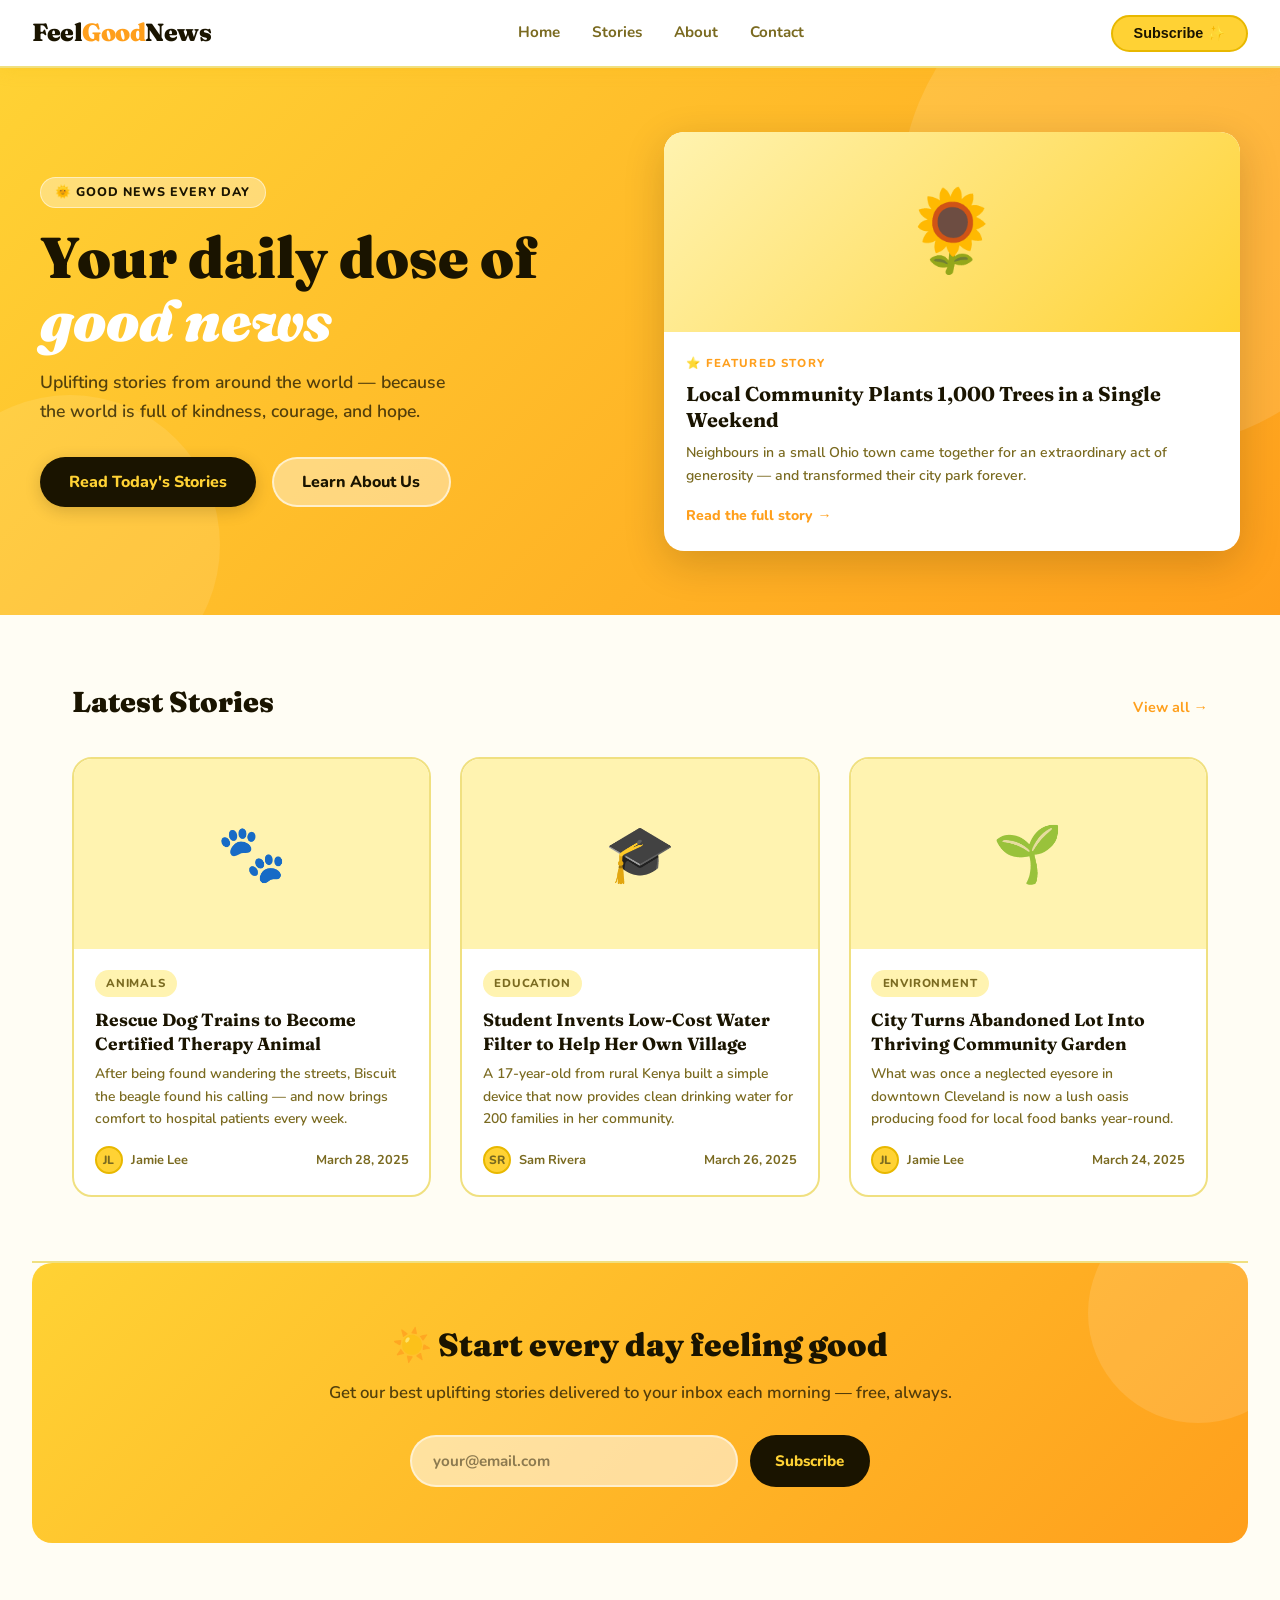
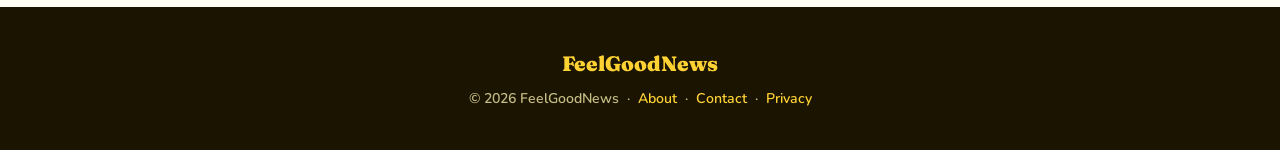
==== index.html @ 4b450a35 "Updated copyright year to 2026" ====
<!DOCTYPE html>
<html lang="en">
<head>
  <meta charset="UTF-8" />
  <meta name="viewport" content="width=device-width, initial-scale=1.0" />
  <title>Feel Good News – Your Daily Dose of Good News</title>

  <!-- Google Fonts -->
  <link rel="preconnect" href="https://fonts.googleapis.com" />
  <link rel="preconnect" href="https://fonts.gstatic.com" crossorigin />
  <link href="https://fonts.googleapis.com/css2?family=Nunito:ital,wght@0,400;0,600;0,700;0,800;1,400&family=Fraunces:ital,wght@0,700;0,900;1,700&display=swap" rel="stylesheet" />

  <!-- Stylesheet -->
  <link rel="stylesheet" href="style.css" />


<body>

  <!-- ── Navigation ──────────────────────────────────────────────── -->
  <nav>
    <div class="nav-logo">Feel<span>Good</span>News</div>
    <ul class="nav-links">
      <li><a href="index.html">Home</a></li>
      <li><a href="#">Stories</a></li>
      <li><a href="#">About</a></li>
      <li><a href="contact.html">Contact</a></li>
    </ul>
    <button class="nav-cta">Subscribe ✨</button>
  </nav>

  <!-- ── Hero ────────────────────────────────────────────────────── -->
  <section class="hero">
    <div class="hero-inner">
      <div class="hero-text">
        <div class="hero-badge">🌞 Good News Every Day</div>
        <h1>Your daily dose of <em>good news</em></h1>
        <p class="hero-sub">
          Uplifting stories from around the world — because the world is full of
          kindness, courage, and hope.
        </p>
        <div class="hero-actions">
          <button class="btn-primary">Read Today's Stories</button>
          <button class="btn-secondary">Learn About Us</button>
        </div>
      </div>

      <!-- Featured Story Card (content filled by stories.js) -->
      <div class="hero-featured">
        <div class="hero-featured-img" id="featured-img">🌻</div>
        <div class="hero-featured-body">
          <div class="featured-label">⭐ Featured Story</div>
          <h2 id="featured-title"></h2>
          <p id="featured-excerpt"></p>
          <a id="featured-link" href="#" class="read-more">Read the full story →</a>
        </div>
      </div>
    </div>
  </section>

  <!-- ── Latest Stories ───────────────────────────────────────────── -->
  <div class="section">
    <div class="section-header">
      <h2 class="section-title">Latest Stories</h2>
      <a href="#" class="section-link">View all →</a>
    </div>
    <div class="story-grid" id="story-grid">
      <!-- Cards are injected here by stories.js -->
    </div>
  </div>

  <hr class="divider" />

  <!-- ── Newsletter ───────────────────────────────────────────────── -->
  <div class="newsletter" id="newsletter">
    <h2>☀️ Start every day feeling good</h2>
    <p>Get our best uplifting stories delivered to your inbox each morning — free, always.</p>
    <div class="newsletter-form">
      <input type="email" placeholder="your@email.com" aria-label="Email address" />
      <button type="button">Subscribe</button>
    </div>
  </div>

  <!-- ── Footer ───────────────────────────────────────────────────── -->
  <footer>
    <div class="footer-logo">FeelGoodNews</div>
    <p>© 2026 FeelGoodNews &nbsp;·&nbsp; <a href="#">About</a> &nbsp;·&nbsp; <a href="contact.html">Contact</a> &nbsp;·&nbsp; <a href="#">Privacy</a></p>
  </footer>

  <!-- CMS Script -->
  <script src="stories.js"></script>

</body>
</html>
---- style.css ----
/* ─────────────────────────────────────────────────────────────────
   FeelGoodNews — style.css
   Shared stylesheet used across all pages of the site.
───────────────────────────────────────────────────────────────── */

/* ─── CSS Variables ─────────────────────────────────────────────── */
:root {
  --yellow:       #FFD234;
  --yellow-light: #FFF3B0;
  --yellow-dark:  #E8B800;
  --amber:        #FF9F1C;
  --white:        #FFFFFF;
  --cream:        #FFFDF4;
  --text:         #1A1400;
  --text-muted:   #7A6A20;
  --border:       #F0E080;
  --shadow:       rgba(232, 184, 0, 0.18);
  --radius:       20px;
  --radius-sm:    12px;
}

/* ─── Reset & Base ──────────────────────────────────────────────── */
*, *::before, *::after { box-sizing: border-box; margin: 0; padding: 0; }
html { scroll-behavior: smooth; }

body {
  font-family: 'Nunito', sans-serif;
  background-color: var(--cream);
  color: var(--text);
  line-height: 1.6;
  overflow-x: hidden;
}

img { display: block; width: 100%; object-fit: cover; }
a   { color: inherit; text-decoration: none; }

/* ─── Nav ───────────────────────────────────────────────────────── */
nav {
  position: sticky;
  top: 0;
  z-index: 100;
  background: var(--white);
  border-bottom: 2px solid var(--border);
  padding: 0 2rem;
  display: flex;
  align-items: center;
  justify-content: space-between;
  height: 68px;
  box-shadow: 0 2px 16px var(--shadow);
}

.nav-logo {
  font-family: 'Fraunces', serif;
  font-size: 1.55rem;
  font-weight: 900;
  letter-spacing: -0.02em;
  color: var(--text);
}

.nav-logo span { color: var(--amber); }

.nav-links {
  display: flex;
  gap: 2rem;
  list-style: none;
}

.nav-links a {
  font-weight: 700;
  font-size: 0.95rem;
  color: var(--text-muted);
  transition: color 0.2s;
}

.nav-links a:hover { color: var(--amber); }

.nav-cta {
  background: var(--yellow);
  color: var(--text);
  font-weight: 800;
  font-size: 0.9rem;
  padding: 0.5rem 1.3rem;
  border-radius: 50px;
  border: 2px solid var(--yellow-dark);
  cursor: pointer;
  transition: background 0.2s, transform 0.15s;
}

.nav-cta:hover {
  background: var(--amber);
  transform: translateY(-1px);
}

/* ─── Hero ──────────────────────────────────────────────────────── */
.hero {
  position: relative;
  min-height: 520px;
  background: linear-gradient(135deg, var(--yellow) 0%, var(--amber) 100%);
  display: flex;
  align-items: center;
  overflow: hidden;
  padding: 4rem 2rem;
}

.hero::before {
  content: '';
  position: absolute;
  top: -120px; right: -120px;
  width: 500px; height: 500px;
  border-radius: 50%;
  background: rgba(255,255,255,0.12);
  pointer-events: none;
}

.hero::after {
  content: '';
  position: absolute;
  bottom: -80px; left: -80px;
  width: 300px; height: 300px;
  border-radius: 50%;
  background: rgba(255,255,255,0.10);
  pointer-events: none;
}

.hero-inner {
  position: relative;
  z-index: 1;
  max-width: 1200px;
  margin: 0 auto;
  width: 100%;
  display: grid;
  grid-template-columns: 1fr 1fr;
  gap: 3rem;
  align-items: center;
}

.hero-badge {
  display: inline-block;
  background: rgba(255,255,255,0.35);
  border: 1.5px solid rgba(255,255,255,0.5);
  color: var(--text);
  font-weight: 800;
  font-size: 0.78rem;
  letter-spacing: 0.08em;
  text-transform: uppercase;
  padding: 0.3rem 0.9rem;
  border-radius: 50px;
  margin-bottom: 1.1rem;
}

.hero h1 {
  font-family: 'Fraunces', serif;
  font-size: clamp(2.4rem, 4.5vw, 3.6rem);
  font-weight: 900;
  line-height: 1.1;
  color: var(--text);
  margin-bottom: 1rem;
}

.hero h1 em {
  font-style: italic;
  color: var(--white);
}

.hero-sub {
  font-size: 1.1rem;
  color: rgba(26,20,0,0.75);
  margin-bottom: 2rem;
  max-width: 420px;
  font-weight: 600;
}

.hero-actions {
  display: flex;
  gap: 1rem;
  flex-wrap: wrap;
}

/* ─── Buttons ───────────────────────────────────────────────────── */
.btn-primary {
  background: var(--text);
  color: var(--yellow);
  font-family: 'Nunito', sans-serif;
  font-weight: 800;
  font-size: 1rem;
  padding: 0.75rem 1.8rem;
  border-radius: 50px;
  border: none;
  cursor: pointer;
  transition: transform 0.15s, box-shadow 0.15s;
  box-shadow: 0 4px 16px rgba(26,20,0,0.18);
}

.btn-primary:hover {
  transform: translateY(-2px);
  box-shadow: 0 8px 24px rgba(26,20,0,0.22);
}

.btn-secondary {
  background: rgba(255,255,255,0.4);
  color: var(--text);
  font-family: 'Nunito', sans-serif;
  font-weight: 800;
  font-size: 1rem;
  padding: 0.75rem 1.8rem;
  border-radius: 50px;
  border: 2px solid rgba(255,255,255,0.6);
  cursor: pointer;
  transition: background 0.2s;
}

.btn-secondary:hover { background: rgba(255,255,255,0.6); }

/* ─── Featured Story Card (hero right) ─────────────────────────── */
.hero-featured {
  background: var(--white);
  border-radius: var(--radius);
  overflow: hidden;
  box-shadow: 0 12px 40px rgba(26,20,0,0.18);
  animation: float 4s ease-in-out infinite;
}

@keyframes float {
  0%, 100% { transform: translateY(0); }
  50%       { transform: translateY(-8px); }
}

.hero-featured-img {
  height: 200px;
  background: linear-gradient(135deg, #FFF3B0, #FFD234);
  display: flex;
  align-items: center;
  justify-content: center;
  font-size: 5rem;
  overflow: hidden;
}

.hero-featured-img img {
  width: 100%;
  height: 100%;
  object-fit: cover;
}

.hero-featured-body { padding: 1.4rem; }

.featured-label {
  font-size: 0.72rem;
  font-weight: 800;
  letter-spacing: 0.1em;
  text-transform: uppercase;
  color: var(--amber);
  margin-bottom: 0.5rem;
}

.hero-featured-body h2 {
  font-family: 'Fraunces', serif;
  font-size: 1.25rem;
  font-weight: 700;
  line-height: 1.3;
  margin-bottom: 0.6rem;
}

.hero-featured-body p {
  font-size: 0.88rem;
  color: var(--text-muted);
  font-weight: 600;
  margin-bottom: 1rem;
}

.read-more {
  font-weight: 800;
  font-size: 0.88rem;
  color: var(--amber);
  display: inline-flex;
  align-items: center;
  gap: 0.3rem;
  transition: gap 0.2s;
}

.read-more:hover { gap: 0.6rem; }

/* ─── Section Layout ────────────────────────────────────────────── */
.section {
  max-width: 1200px;
  margin: 0 auto;
  padding: 4rem 2rem;
}

.section-header {
  display: flex;
  align-items: baseline;
  justify-content: space-between;
  margin-bottom: 2rem;
}

.section-title {
  font-family: 'Fraunces', serif;
  font-size: 1.8rem;
  font-weight: 900;
}

.section-link {
  font-weight: 700;
  font-size: 0.9rem;
  color: var(--amber);
}

.section-link:hover { text-decoration: underline; }

/* ─── Story Card Grid ───────────────────────────────────────────── */
.story-grid {
  display: grid;
  grid-template-columns: repeat(auto-fill, minmax(300px, 1fr));
  gap: 1.8rem;
}

.story-card {
  background: var(--white);
  border-radius: var(--radius);
  overflow: hidden;
  border: 2px solid var(--border);
  transition: transform 0.2s, box-shadow 0.2s;
  cursor: pointer;
}

.story-card:hover {
  transform: translateY(-4px);
  box-shadow: 0 12px 32px var(--shadow);
}

.story-card-img {
  height: 190px;
  background: var(--yellow-light);
  display: flex;
  align-items: center;
  justify-content: center;
  font-size: 3.5rem;
  overflow: hidden;
}

.story-card-img img {
  width: 100%;
  height: 100%;
  object-fit: cover;
}

.story-card-body { padding: 1.3rem; }

.story-tag {
  display: inline-block;
  background: var(--yellow-light);
  color: var(--text-muted);
  font-size: 0.72rem;
  font-weight: 800;
  letter-spacing: 0.07em;
  text-transform: uppercase;
  padding: 0.25rem 0.7rem;
  border-radius: 50px;
  margin-bottom: 0.7rem;
}

.story-card-body h3 {
  font-family: 'Fraunces', serif;
  font-size: 1.1rem;
  font-weight: 700;
  line-height: 1.35;
  margin-bottom: 0.5rem;
}

.story-card-body p {
  font-size: 0.87rem;
  color: var(--text-muted);
  font-weight: 600;
  margin-bottom: 1rem;
}

.story-meta {
  display: flex;
  align-items: center;
  justify-content: space-between;
  font-size: 0.8rem;
  color: var(--text-muted);
  font-weight: 700;
}

.story-author {
  display: flex;
  align-items: center;
  gap: 0.5rem;
}

.author-avatar {
  width: 28px;
  height: 28px;
  border-radius: 50%;
  background: var(--yellow);
  display: flex;
  align-items: center;
  justify-content: center;
  font-size: 0.75rem;
  font-weight: 800;
  border: 2px solid var(--yellow-dark);
  flex-shrink: 0;
}

/* ─── Divider ───────────────────────────────────────────────────── */
.divider {
  border: none;
  height: 2px;
  background: var(--border);
  margin: 0 2rem;
}

/* ─── Newsletter ────────────────────────────────────────────────── */
.newsletter {
  background: linear-gradient(135deg, var(--yellow) 0%, var(--amber) 100%);
  border-radius: var(--radius);
  padding: 3.5rem;
  text-align: center;
  margin: 0 2rem 4rem;
  position: relative;
  overflow: hidden;
}

.newsletter::before {
  content: '';
  position: absolute;
  top: -60px; right: -60px;
  width: 220px; height: 220px;
  border-radius: 50%;
  background: rgba(255,255,255,0.12);
  pointer-events: none;
}

.newsletter h2 {
  font-family: 'Fraunces', serif;
  font-size: 2rem;
  font-weight: 900;
  margin-bottom: 0.6rem;
}

.newsletter p {
  font-weight: 600;
  color: rgba(26,20,0,0.75);
  margin-bottom: 1.8rem;
  font-size: 1.05rem;
}

.newsletter-form {
  display: flex;
  gap: 0.75rem;
  max-width: 460px;
  margin: 0 auto;
}

.newsletter-form input {
  flex: 1;
  padding: 0.85rem 1.3rem;
  border-radius: 50px;
  border: 2px solid rgba(255,255,255,0.5);
  background: rgba(255,255,255,0.55);
  font-family: 'Nunito', sans-serif;
  font-size: 0.95rem;
  font-weight: 700;
  color: var(--text);
  outline: none;
  transition: background 0.2s, border-color 0.2s;
}

.newsletter-form input::placeholder { color: rgba(26,20,0,0.5); }

.newsletter-form input:focus {
  background: rgba(255,255,255,0.8);
  border-color: var(--white);
}

.newsletter-form button {
  background: var(--text);
  color: var(--yellow);
  font-family: 'Nunito', sans-serif;
  font-weight: 800;
  font-size: 0.95rem;
  padding: 0.85rem 1.6rem;
  border-radius: 50px;
  border: none;
  cursor: pointer;
  white-space: nowrap;
  transition: transform 0.15s;
}

.newsletter-form button:hover { transform: translateY(-2px); }

/* ─── Footer ────────────────────────────────────────────────────── */
footer {
  background: var(--text);
  color: rgba(255,243,176,0.75);
  padding: 2.5rem 2rem;
  text-align: center;
  font-size: 0.88rem;
  font-weight: 600;
}

footer .footer-logo {
  font-family: 'Fraunces', serif;
  font-size: 1.3rem;
  font-weight: 900;
  color: var(--yellow);
  margin-bottom: 0.5rem;
}

footer a {
  color: var(--yellow);
  transition: opacity 0.2s;
}

footer a:hover { opacity: 0.7; }

/* ─── Animations ────────────────────────────────────────────────── */
@keyframes fadeUp {
  from { opacity: 0; transform: translateY(24px); }
  to   { opacity: 1; transform: translateY(0); }
}

.hero-text     { animation: fadeUp 0.7s ease both; }
.hero-featured { animation: fadeUp 0.7s ease 0.2s both; }
.story-card    { animation: fadeUp 0.6s ease both; }
.story-card:nth-child(2) { animation-delay: 0.1s; }
.story-card:nth-child(3) { animation-delay: 0.2s; }

/* ─── Responsive ────────────────────────────────────────────────── */
@media (max-width: 768px) {
  .hero-inner { grid-template-columns: 1fr; }
  .hero-featured { display: none; }
  .newsletter { padding: 2.5rem 1.5rem; margin: 0 1rem 3rem; }
  .newsletter-form { flex-direction: column; }
  nav { padding: 0 1rem; }
  .nav-links { display: none; }
}
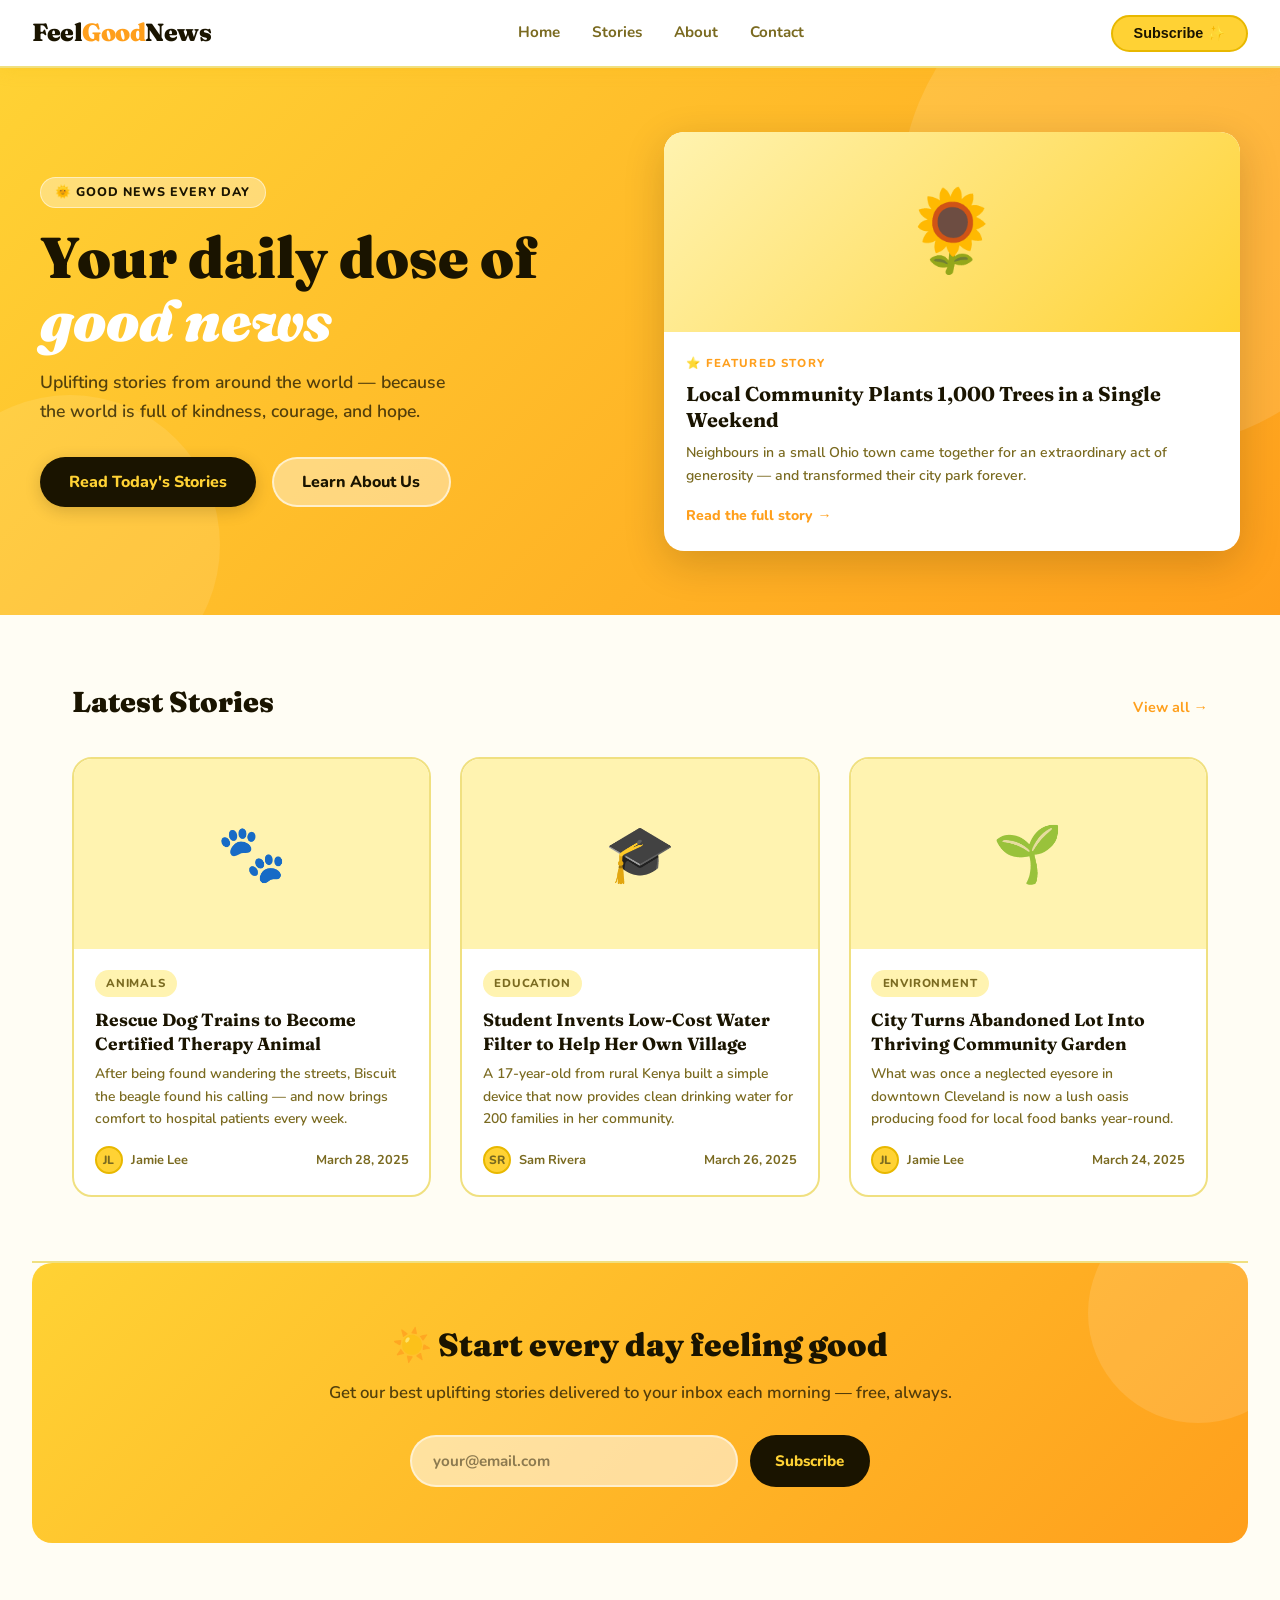
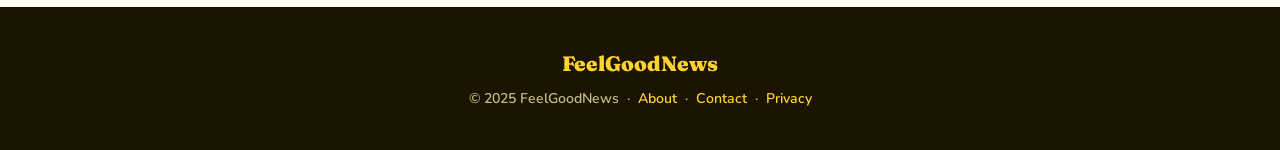
==== commit c61dd72f: "Resolve merge conflicts" ====
--- a/index.html
+++ b/index.html
@@ -21,8 +21,8 @@
     <div class="nav-logo">Feel<span>Good</span>News</div>
     <ul class="nav-links">
       <li><a href="index.html">Home</a></li>
-      <li><a href="#">Stories</a></li>
-      <li><a href="#">About</a></li>
+      <li><a href="stories-page.html">Stories</a></li>
+      <li><a href="about.html">About</a></li>
       <li><a href="contact.html">Contact</a></li>
     </ul>
     <button class="nav-cta">Subscribe ✨</button>
@@ -83,7 +83,7 @@
   <!-- ── Footer ───────────────────────────────────────────────────── -->
   <footer>
     <div class="footer-logo">FeelGoodNews</div>
-    <p>© 2026 FeelGoodNews &nbsp;·&nbsp; <a href="#">About</a> &nbsp;·&nbsp; <a href="contact.html">Contact</a> &nbsp;·&nbsp; <a href="#">Privacy</a></p>
+    <p>© 2025 FeelGoodNews &nbsp;·&nbsp; <a href="about.html">About</a> &nbsp;·&nbsp; <a href="contact.html">Contact</a> &nbsp;·&nbsp; <a href="#">Privacy</a></p>
   </footer>
 
   <!-- CMS Script -->
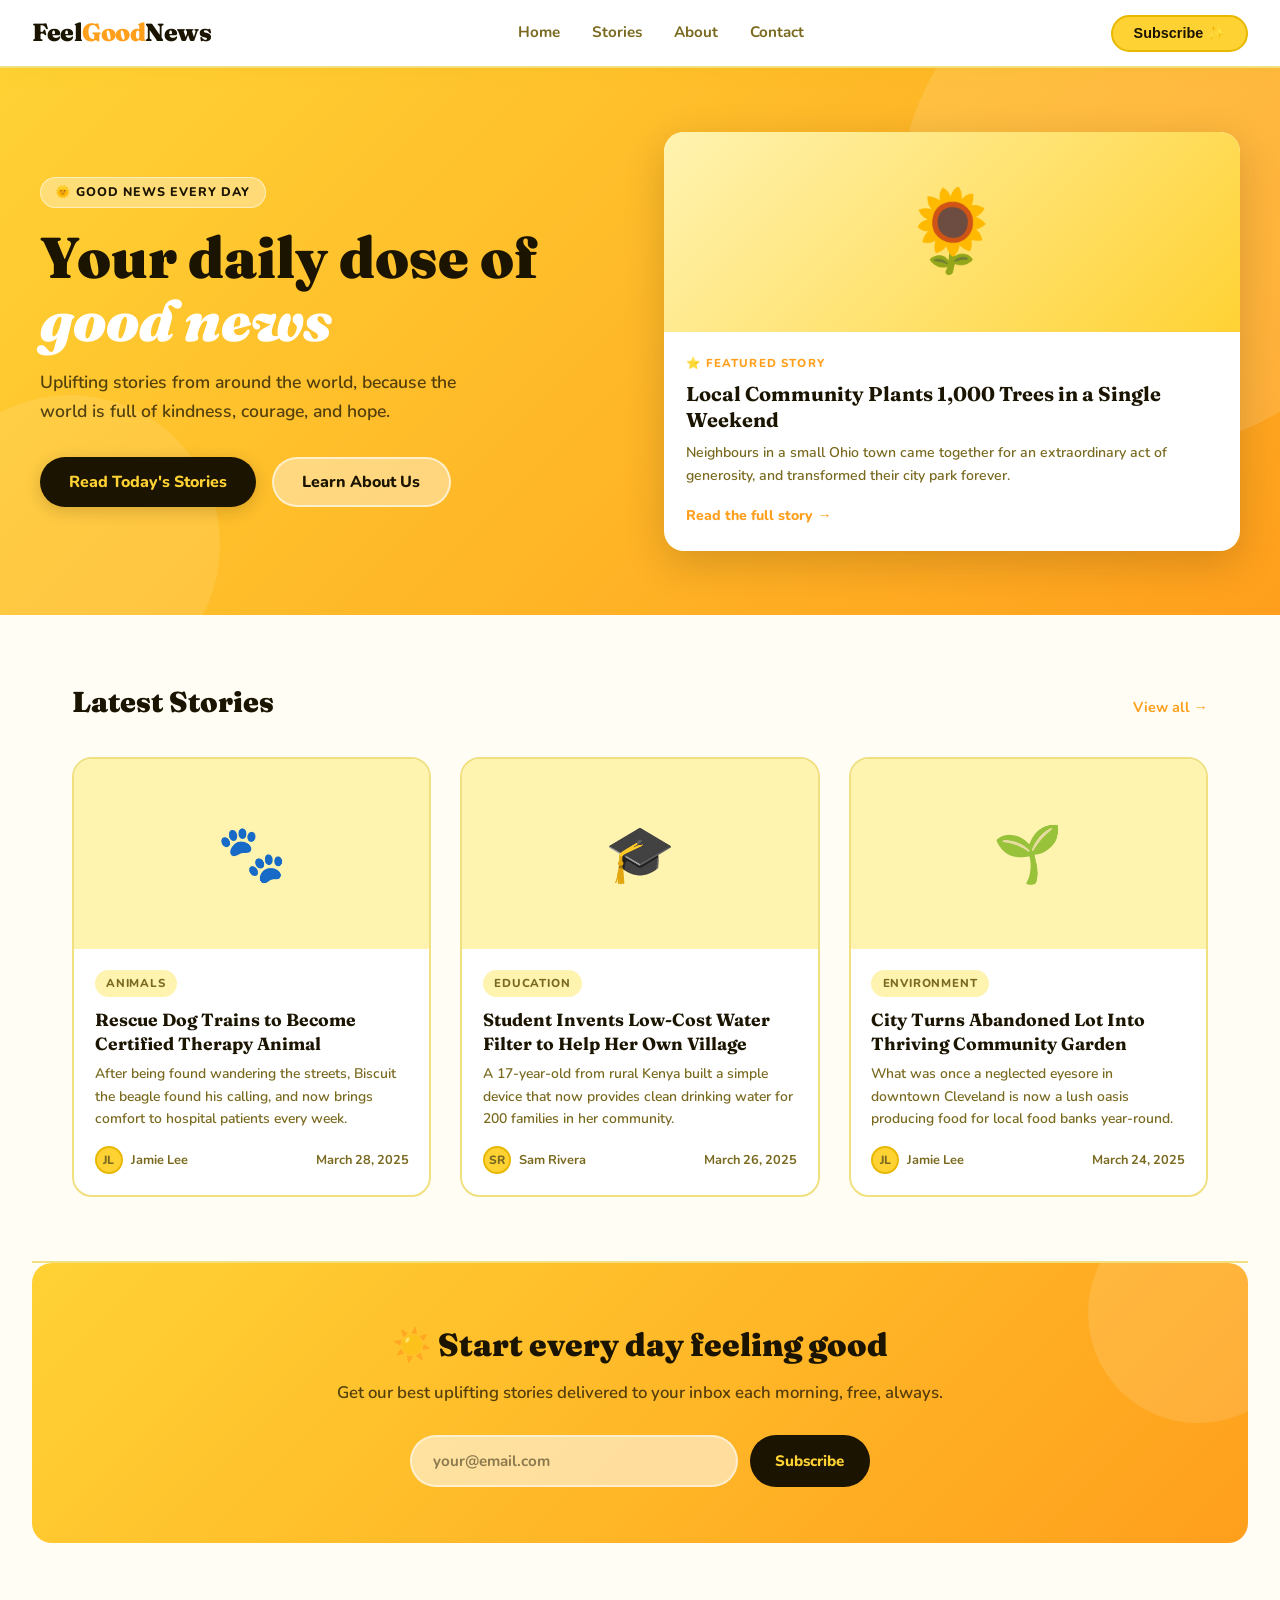
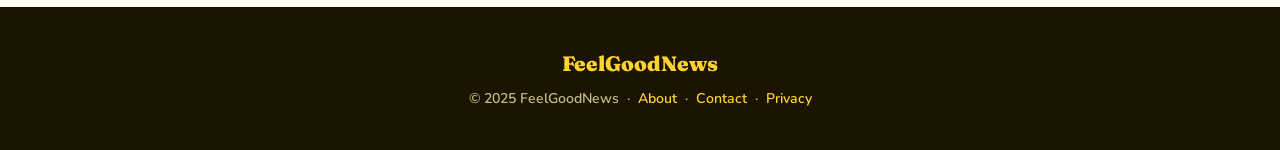
==== commit 7625af47: "Updated some text" ====
--- a/index.html
+++ b/index.html
@@ -35,7 +35,7 @@
         <div class="hero-badge">🌞 Good News Every Day</div>
         <h1>Your daily dose of <em>good news</em></h1>
         <p class="hero-sub">
-          Uplifting stories from around the world — because the world is full of
+          Uplifting stories from around the world, because the world is full of
           kindness, courage, and hope.
         </p>
         <div class="hero-actions">
@@ -73,7 +73,7 @@
   <!-- ── Newsletter ───────────────────────────────────────────────── -->
   <div class="newsletter" id="newsletter">
     <h2>☀️ Start every day feeling good</h2>
-    <p>Get our best uplifting stories delivered to your inbox each morning — free, always.</p>
+    <p>Get our best uplifting stories delivered to your inbox each morning, free, always.</p>
     <div class="newsletter-form">
       <input type="email" placeholder="your@email.com" aria-label="Email address" />
       <button type="button">Subscribe</button>
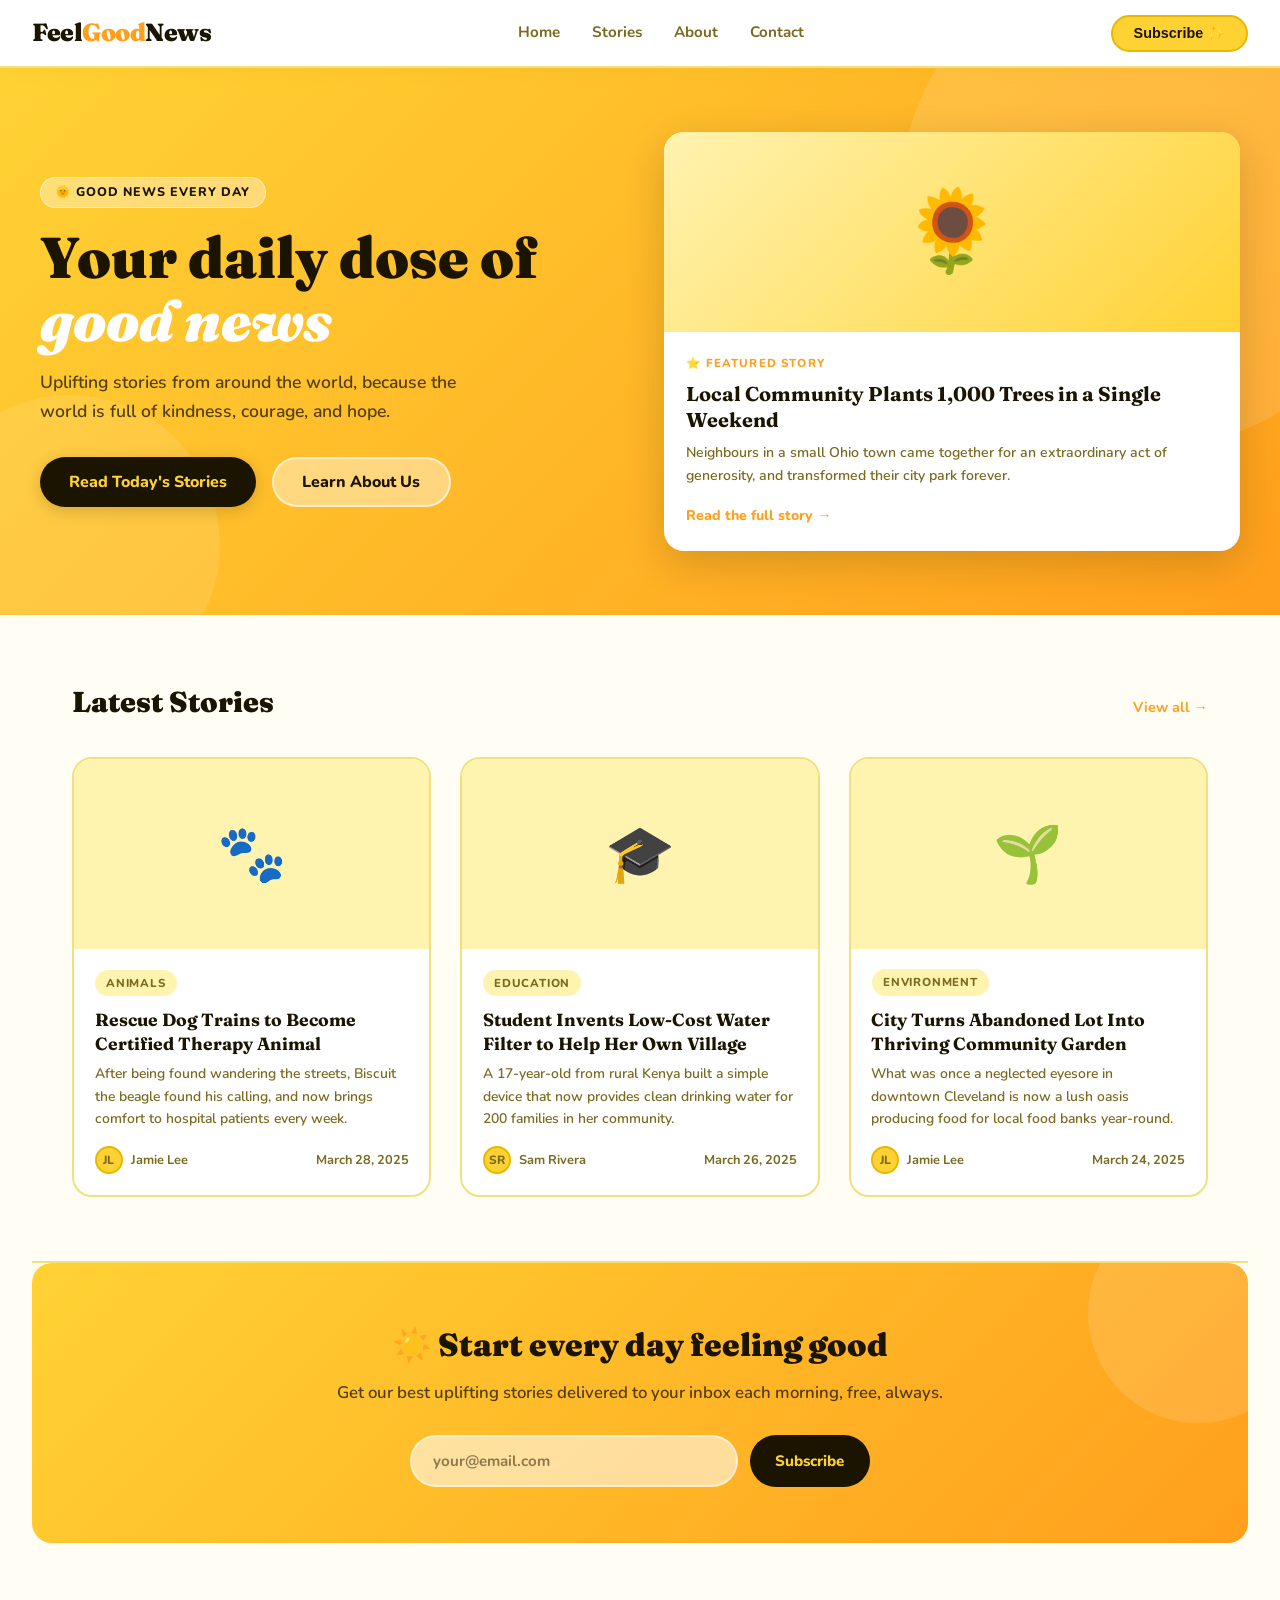
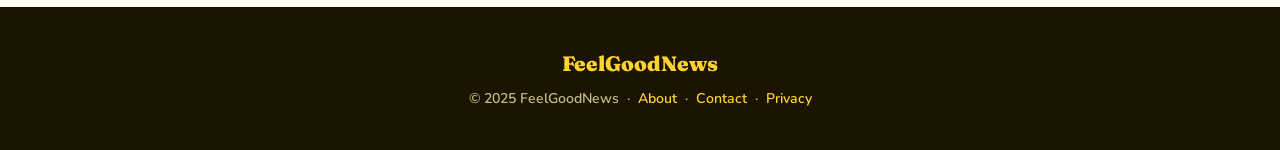
==== commit c45c1e73: "Fix missing tag in index.html" ====
--- a/index.html
+++ b/index.html
@@ -5,6 +5,7 @@
   <meta name="viewport" content="width=device-width, initial-scale=1.0" />
   <title>Feel Good News – Your Daily Dose of Good News</title>
 
+  <link rel="icon" href="data:image/svg+xml,<svg xmlns='http://www.w3.org/2000/svg' viewBox='0 0 100 100'><text y='.9em' font-size='90'>🌻</text></svg>">
   <!-- Google Fonts -->
   <link rel="preconnect" href="https://fonts.googleapis.com" />
   <link rel="preconnect" href="https://fonts.gstatic.com" crossorigin />
@@ -12,13 +13,13 @@
 
   <!-- Stylesheet -->
   <link rel="stylesheet" href="style.css" />
-
+</head>
 
 <body>
 
   <!-- ── Navigation ──────────────────────────────────────────────── -->
   <nav>
-    <div class="nav-logo">Feel<span>Good</span>News</div>
+    <div class="nav-logo"><a href="index.html">Feel<span>Good</span>News</a></div>
     <ul class="nav-links">
       <li><a href="index.html">Home</a></li>
       <li><a href="stories-page.html">Stories</a></li>
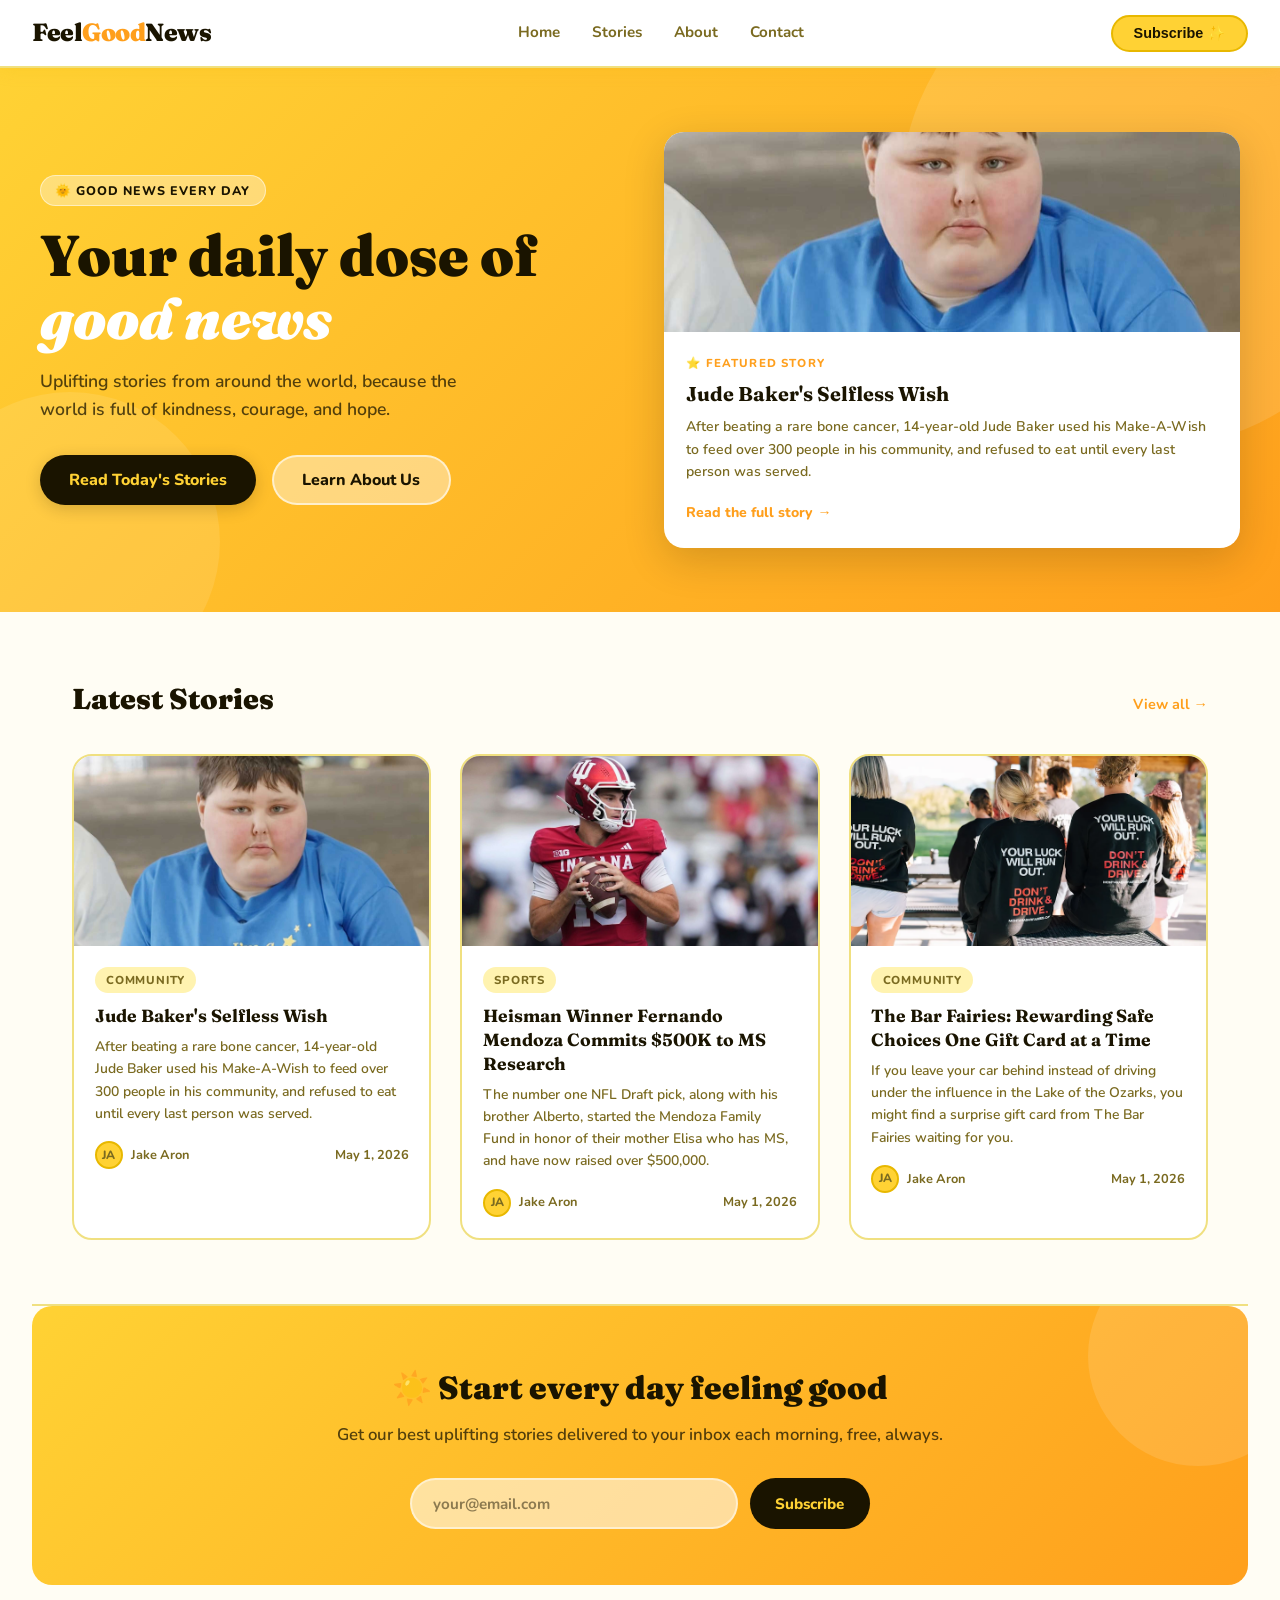
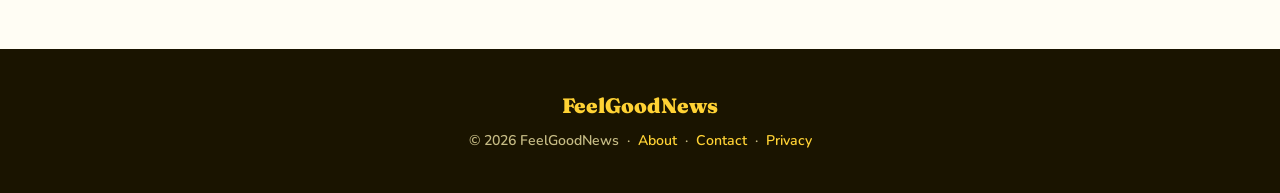
==== commit e634d155: "Updated articles" ====
--- a/index.html
+++ b/index.html
@@ -6,12 +6,9 @@
   <title>Feel Good News – Your Daily Dose of Good News</title>
 
   <link rel="icon" href="data:image/svg+xml,<svg xmlns='http://www.w3.org/2000/svg' viewBox='0 0 100 100'><text y='.9em' font-size='90'>🌻</text></svg>">
-  <!-- Google Fonts -->
   <link rel="preconnect" href="https://fonts.googleapis.com" />
   <link rel="preconnect" href="https://fonts.gstatic.com" crossorigin />
   <link href="https://fonts.googleapis.com/css2?family=Nunito:ital,wght@0,400;0,600;0,700;0,800;1,400&family=Fraunces:ital,wght@0,700;0,900;1,700&display=swap" rel="stylesheet" />
-
-  <!-- Stylesheet -->
   <link rel="stylesheet" href="style.css" />
 </head>
 
@@ -26,7 +23,7 @@
       <li><a href="about.html">About</a></li>
       <li><a href="contact.html">Contact</a></li>
     </ul>
-    <button class="nav-cta">Subscribe ✨</button>
+    <button class="nav-cta" onclick="document.getElementById('newsletter').scrollIntoView({behavior:'smooth'})">Subscribe ✨</button>
   </nav>
 
   <!-- ── Hero ────────────────────────────────────────────────────── -->
@@ -40,8 +37,8 @@
           kindness, courage, and hope.
         </p>
         <div class="hero-actions">
-          <button class="btn-primary">Read Today's Stories</button>
-          <button class="btn-secondary">Learn About Us</button>
+          <button class="btn-primary" onclick="location.href='stories-page.html'">Read Today's Stories</button>
+          <button class="btn-secondary" onclick="location.href='about.html'">Learn About Us</button>
         </div>
       </div>
 
@@ -62,7 +59,7 @@
   <div class="section">
     <div class="section-header">
       <h2 class="section-title">Latest Stories</h2>
-      <a href="#" class="section-link">View all →</a>
+      <a href="stories-page.html" class="section-link">View all →</a>
     </div>
     <div class="story-grid" id="story-grid">
       <!-- Cards are injected here by stories.js -->
@@ -75,20 +72,61 @@
   <div class="newsletter" id="newsletter">
     <h2>☀️ Start every day feeling good</h2>
     <p>Get our best uplifting stories delivered to your inbox each morning, free, always.</p>
-    <div class="newsletter-form">
-      <input type="email" placeholder="your@email.com" aria-label="Email address" />
-      <button type="button">Subscribe</button>
+
+    <!-- Newsletter form — connected to Formspree Subscribe-Form -->
+    <div id="newsletter-form-wrap">
+      <form id="newsletter-form" class="newsletter-form">
+        <input
+          type="email"
+          name="email"
+          placeholder="your@email.com"
+          aria-label="Email address"
+          required
+        />
+        <button type="submit">Subscribe</button>
+      </form>
+    </div>
+
+    <!-- Success message shown after submission -->
+    <div id="newsletter-success" style="display:none; text-align:center; margin-top:1rem;">
+      <p style="font-weight:800; font-size:1.1rem;">Warning: may cause unexpected smiling.</p>
     </div>
   </div>
 
   <!-- ── Footer ───────────────────────────────────────────────────── -->
   <footer>
     <div class="footer-logo">FeelGoodNews</div>
-    <p>© 2025 FeelGoodNews &nbsp;·&nbsp; <a href="about.html">About</a> &nbsp;·&nbsp; <a href="contact.html">Contact</a> &nbsp;·&nbsp; <a href="#">Privacy</a></p>
+    <p>© 2026 FeelGoodNews &nbsp;·&nbsp; <a href="about.html">About</a> &nbsp;·&nbsp; <a href="contact.html">Contact</a> &nbsp;·&nbsp; <a href="#">Privacy</a></p>
   </footer>
 
   <!-- CMS Script -->
   <script src="stories.js"></script>
 
+  <!-- Formspree Newsletter Integration -->
+  <script>
+    document.getElementById('newsletter-form').addEventListener('submit', async function(e) {
+      e.preventDefault();
+      const form = e.target;
+      const data = new FormData(form);
+
+      try {
+        const response = await fetch('https://formspree.io/f/mdabjnbp', {
+          method: 'POST',
+          body: data,
+          headers: { 'Accept': 'application/json' }
+        });
+
+        if (response.ok) {
+          document.getElementById('newsletter-form-wrap').style.display = 'none';
+          document.getElementById('newsletter-success').style.display = 'block';
+        } else {
+          alert('Something went wrong. Please try again!');
+        }
+      } catch (error) {
+        alert('Something went wrong. Please try again!');
+      }
+    });
+  </script>
+
 </body>
 </html>
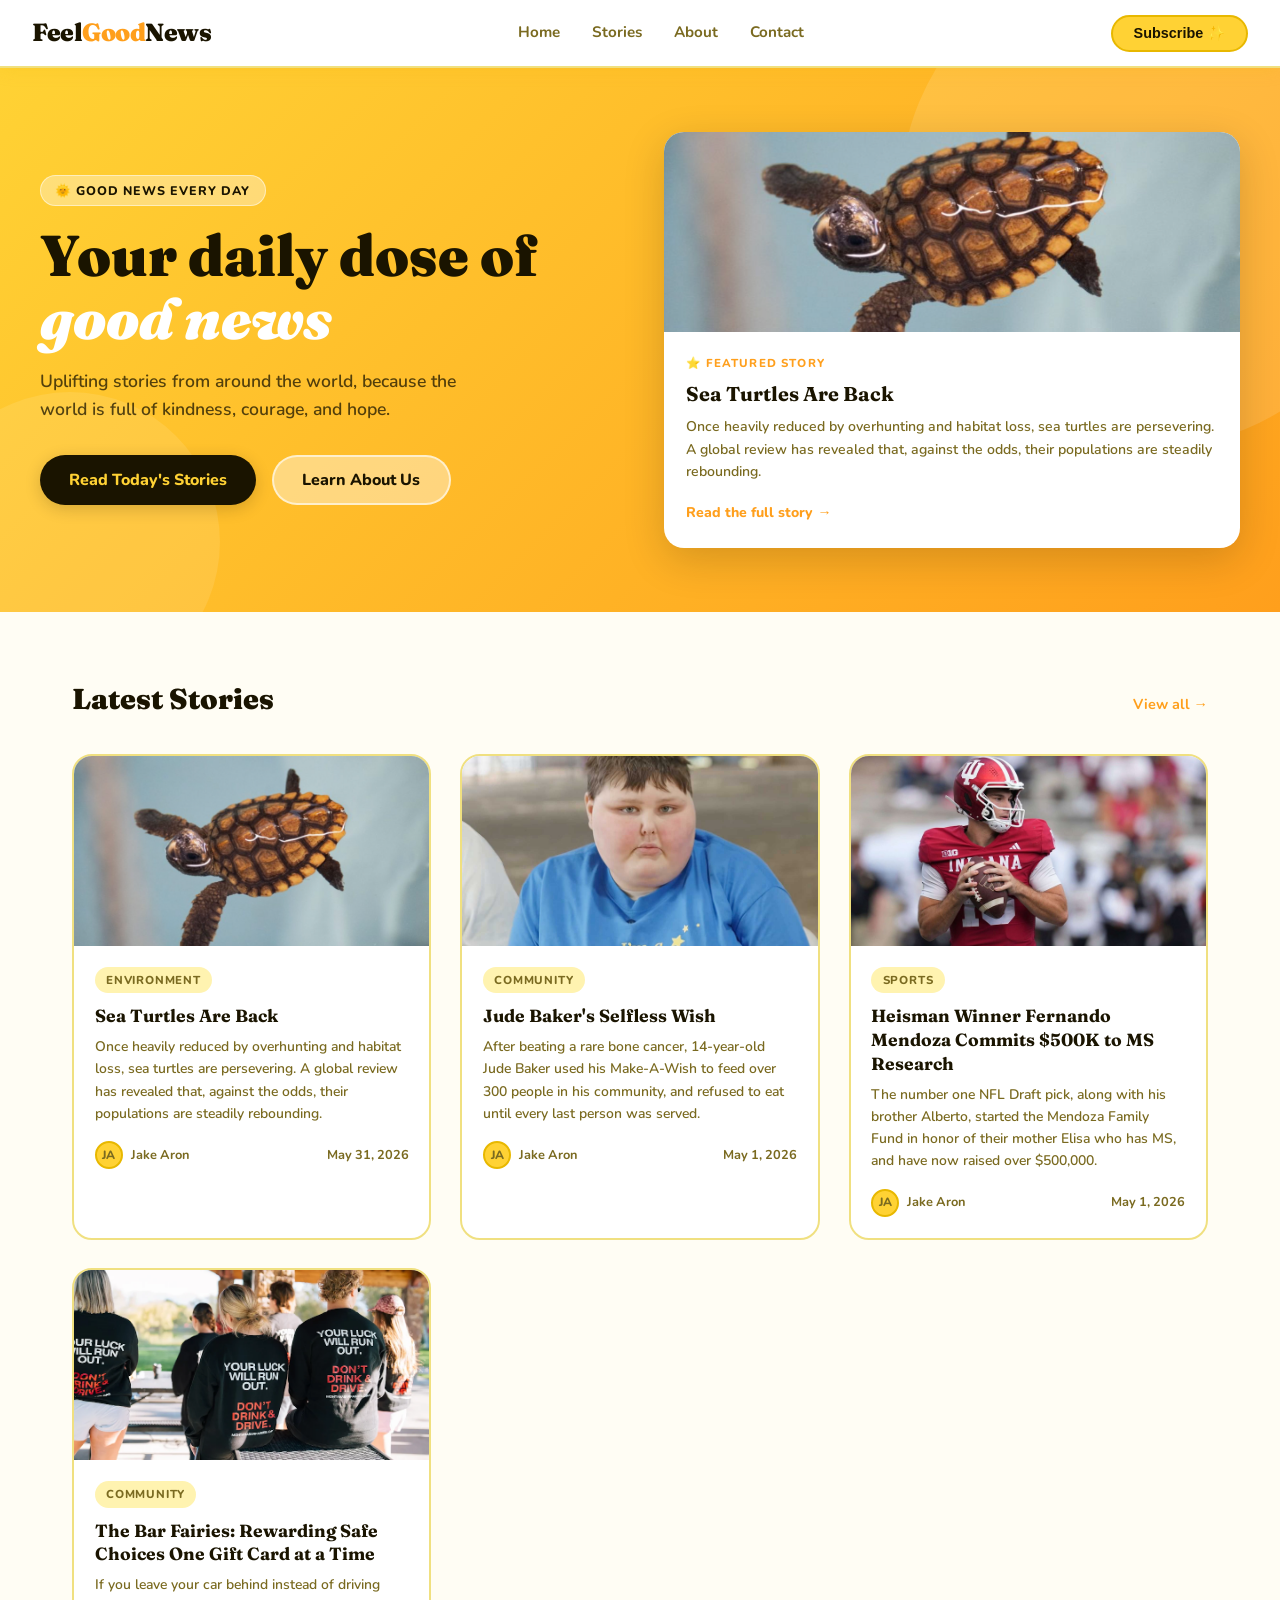
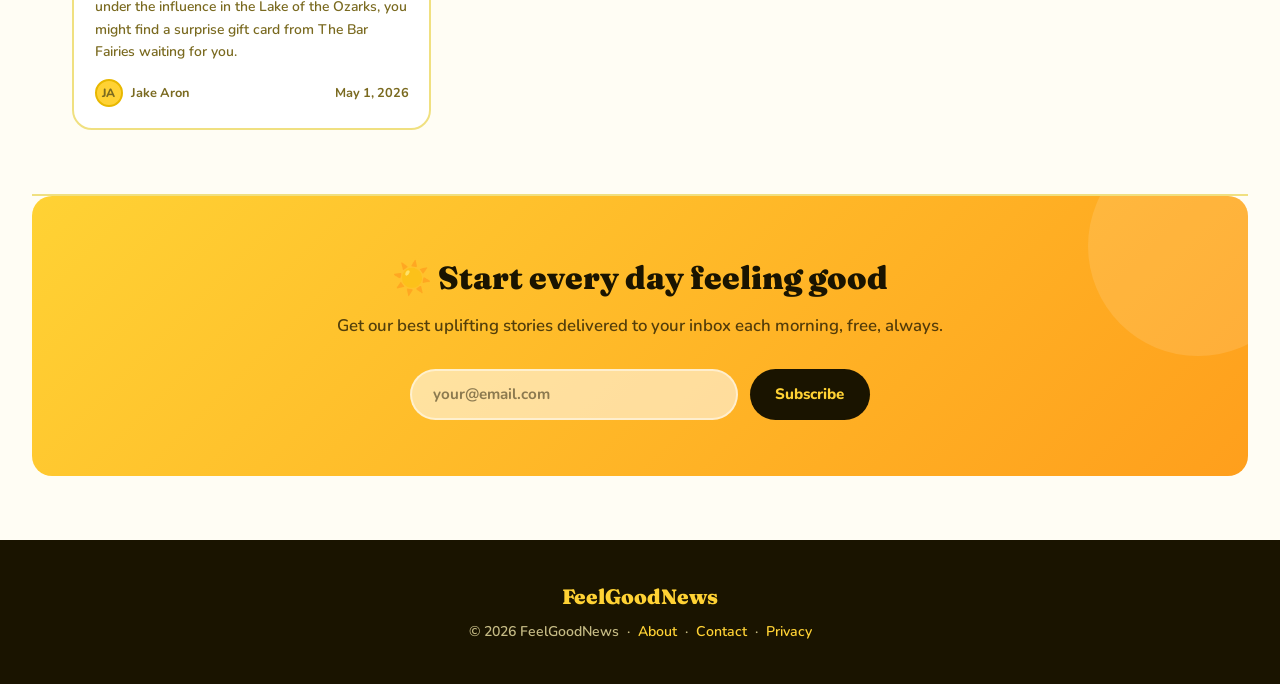
==== commit 22fc702f: "Updated mobile view" ====
--- a/index.html
+++ b/index.html
@@ -24,6 +24,16 @@
       <li><a href="contact.html">Contact</a></li>
     </ul>
     <button class="nav-cta" onclick="document.getElementById('newsletter').scrollIntoView({behavior:'smooth'})">Subscribe ✨</button>
+    <button class="nav-hamburger" id="nav-hamburger" onclick="toggleMobileMenu()" aria-label="Menu">
+      <span></span><span></span><span></span>
+    </button>
+    <div class="nav-mobile-menu" id="nav-mobile-menu">
+      <a href="index.html">Home</a>
+      <a href="stories-page.html">Stories</a>
+      <a href="about.html">About</a>
+      <a href="contact.html">Contact</a>
+      <button class="nav-cta" onclick="document.getElementById('newsletter').scrollIntoView({behavior:'smooth'})">Subscribe ✨</button>
+    </div>
   </nav>
 
   <!-- ── Hero ────────────────────────────────────────────────────── -->
@@ -128,5 +138,7 @@
     });
   </script>
 
+  <script src="nav.js"></script>
+
 </body>
 </html>
--- a/style.css
+++ b/style.css
@@ -91,6 +91,80 @@
   transform: translateY(-1px);
 }
 
+/* ─── Mobile Hamburger Menu ───────────────────────────────────────── */
+.nav-hamburger {
+  display: none;
+  flex-direction: column;
+  justify-content: center;
+  gap: 5px;
+  width: 40px;
+  height: 40px;
+  border: none;
+  background: transparent;
+  cursor: pointer;
+  padding: 0;
+}
+
+.nav-hamburger span {
+  display: block;
+  width: 24px;
+  height: 3px;
+  border-radius: 2px;
+  background: var(--text);
+  margin: 0 auto;
+  transition: transform 0.25s, opacity 0.25s;
+}
+
+.nav-hamburger.active span:nth-child(1) {
+  transform: translateY(8px) rotate(45deg);
+}
+
+.nav-hamburger.active span:nth-child(2) {
+  opacity: 0;
+}
+
+.nav-hamburger.active span:nth-child(3) {
+  transform: translateY(-8px) rotate(-45deg);
+}
+
+.nav-mobile-menu {
+  display: none;
+  position: absolute;
+  top: 68px;
+  left: 0;
+  right: 0;
+  background: var(--white);
+  border-bottom: 2px solid var(--border);
+  box-shadow: 0 8px 24px var(--shadow);
+  flex-direction: column;
+  padding: 0.5rem 1rem 1rem;
+  z-index: 99;
+}
+
+.nav-mobile-menu.open {
+  display: flex;
+}
+
+.nav-mobile-menu a {
+  font-weight: 700;
+  font-size: 1rem;
+  color: var(--text);
+  padding: 0.85rem 0.5rem;
+  border-bottom: 1px solid var(--border);
+}
+
+.nav-mobile-menu a:last-of-type {
+  border-bottom: none;
+}
+
+.nav-mobile-menu a:hover { color: var(--amber); }
+
+.nav-mobile-menu .nav-cta {
+  margin-top: 0.75rem;
+  width: 100%;
+  text-align: center;
+}
+
 /* ─── Hero ──────────────────────────────────────────────────────── */
 .hero {
   position: relative;
@@ -533,6 +607,8 @@
   .hero-featured { display: none; }
   .newsletter { padding: 2.5rem 1.5rem; margin: 0 1rem 3rem; }
   .newsletter-form { flex-direction: column; }
-  nav { padding: 0 1rem; }
+  nav { padding: 0 1rem; position: relative; }
   .nav-links { display: none; }
+  .nav-cta { display: none; }
+  .nav-hamburger { display: flex; }
 }
